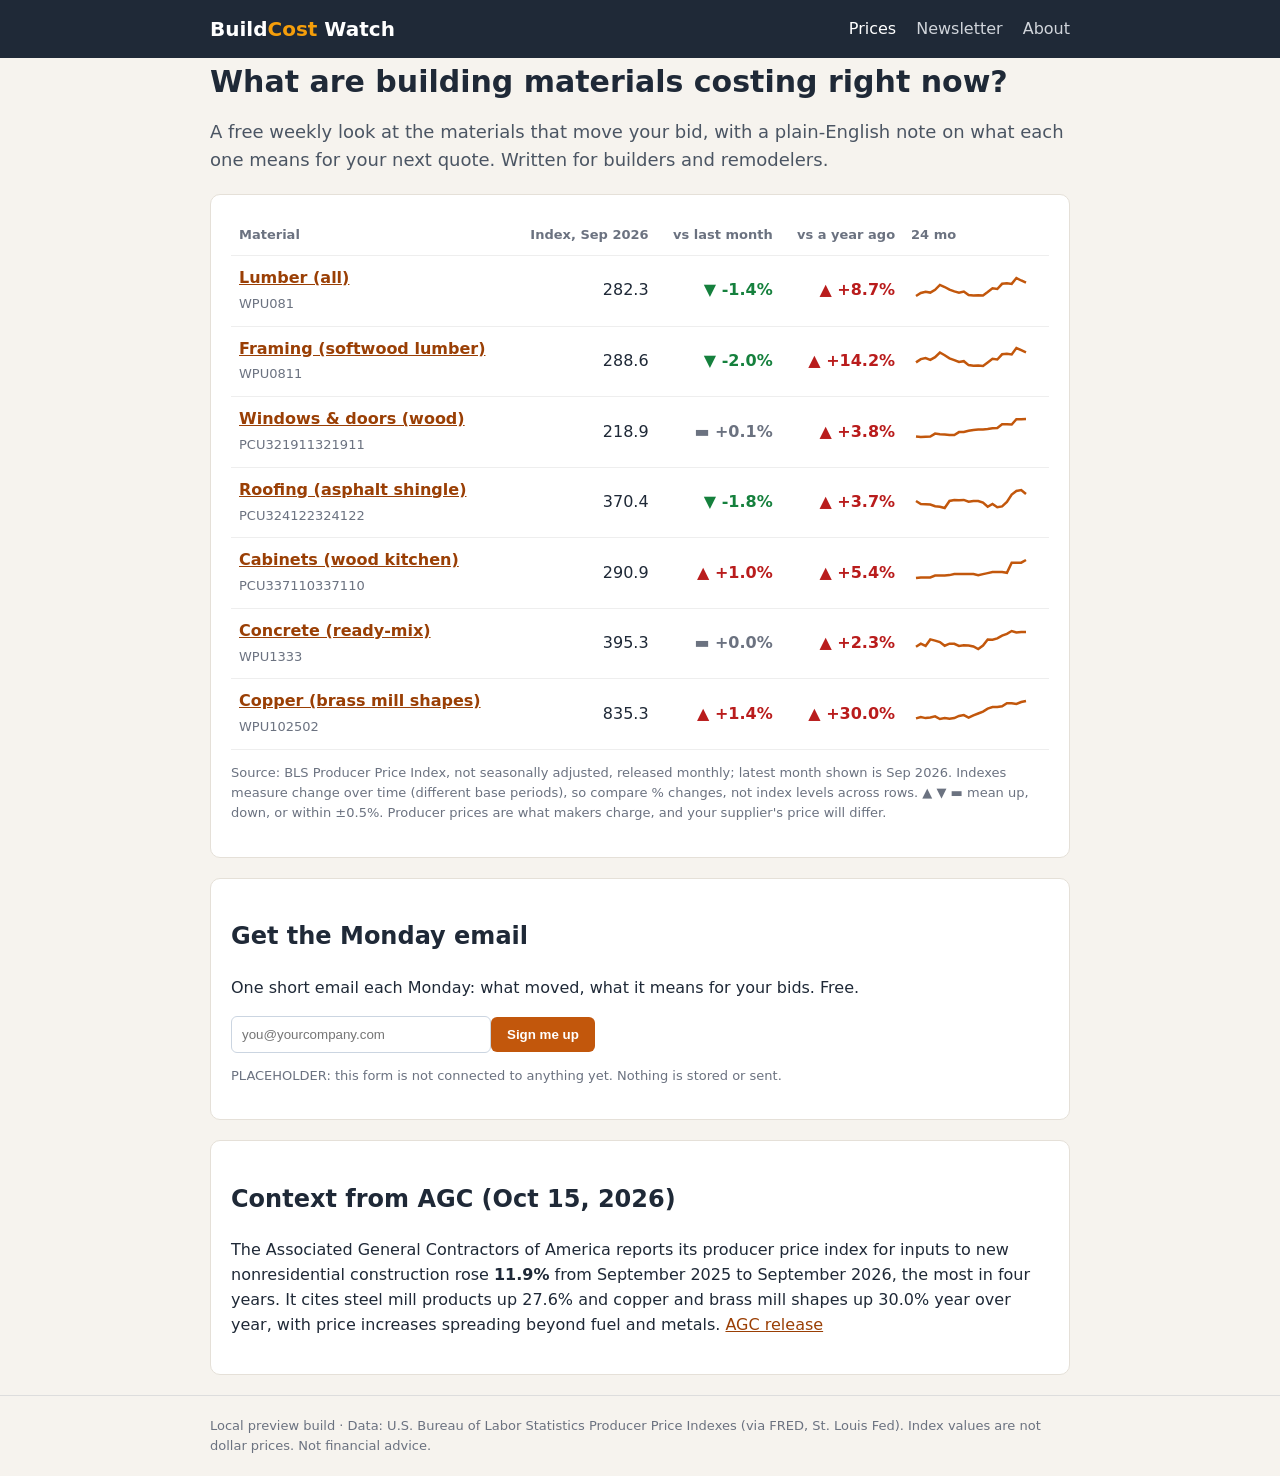
==== index.html @ ee564aa0 "BuildCost Watch v1" ====
<!doctype html><html lang=en><head><meta charset=utf-8><meta name=viewport content="width=device-width,initial-scale=1"><title>Building material prices for builders · BuildCost Watch</title><link rel=stylesheet href="style.css"></head><body>
<header><div class=wrap><a class=logo href="index.html">Build<span>Cost</span> Watch</a><nav><a href="index.html" class=on>Prices</a><a href="newsletter.html">Newsletter</a><a href="about.html">About</a></nav></div></header>
<main class=wrap><h1>What are building materials costing right now?</h1>
<p class=lead>A free weekly look at the materials that move your bid, with a plain-English note on what each one means for your next quote. Written for builders and remodelers.</p>
<div class=card><table><thead><tr><th>Material</th><th class=n>Index, Sep 2026</th><th class=n>vs last month</th><th class=n>vs a year ago</th><th>24 mo</th></tr></thead><tbody><tr><td><a href="items/lumber.html"><b>Lumber (all)</b></a><br><small>WPU081</small></td><td class=n>282.3</td><td class="n down">▼ -1.4%</td><td class="n up">▲ +8.7%</td><td class=sp><svg viewBox="0 0 120 34" class=spark><polyline fill=none stroke="#c2570c" stroke-width=2.5 points="5.0,26.0 9.8,23.0 14.6,21.8 19.3,22.6 24.1,19.8 28.9,14.9 33.7,17.0 38.5,19.6 43.3,21.4 48.0,22.6 52.8,21.5 57.6,25.1 62.4,25.4 67.2,25.2 72.0,25.4 76.7,22.0 81.5,18.3 86.3,19.0 91.1,13.8 95.9,13.3 100.7,13.9 105.4,8.0 110.2,10.5 115.0,12.7"/></svg></td></tr><tr><td><a href="items/framing.html"><b>Framing (softwood lumber)</b></a><br><small>WPU0811</small></td><td class=n>288.6</td><td class="n down">▼ -2.0%</td><td class="n up">▲ +14.2%</td><td class=sp><svg viewBox="0 0 120 34" class=spark><polyline fill=none stroke="#c2570c" stroke-width=2.5 points="5.0,22.4 9.8,19.1 14.6,18.0 19.3,19.8 24.1,17.2 28.9,12.5 33.7,15.2 38.5,18.4 43.3,20.2 48.0,22.0 52.8,21.2 57.6,25.1 62.4,25.7 67.2,25.5 72.0,26.0 76.7,22.5 81.5,18.8 86.3,19.5 91.1,14.3 95.9,13.7 100.7,14.4 105.4,8.0 110.2,10.2 115.0,12.3"/></svg></td></tr><tr><td><a href="items/windows.html"><b>Windows & doors (wood)</b></a><br><small>PCU321911321911</small></td><td class=n>218.9</td><td class="n flat">▬ +0.1%</td><td class="n up">▲ +3.8%</td><td class=sp><svg viewBox="0 0 120 34" class=spark><polyline fill=none stroke="#c2570c" stroke-width=2.5 points="5.0,25.5 9.8,26.0 14.6,25.7 19.3,25.6 24.1,22.6 28.9,23.2 33.7,23.6 38.5,24.0 43.3,24.0 48.0,21.1 52.8,21.0 57.6,19.8 62.4,19.0 67.2,18.5 72.0,18.4 76.7,18.1 81.5,17.2 86.3,17.1 91.1,13.3 95.9,13.3 100.7,13.5 105.4,8.2 110.2,8.2 115.0,8.0"/></svg></td></tr><tr><td><a href="items/roofing.html"><b>Roofing (asphalt shingle)</b></a><br><small>PCU324122324122</small></td><td class=n>370.4</td><td class="n down">▼ -1.8%</td><td class="n up">▲ +3.7%</td><td class=sp><svg viewBox="0 0 120 34" class=spark><polyline fill=none stroke="#c2570c" stroke-width=2.5 points="5.0,19.0 9.8,22.0 14.6,22.2 19.3,22.6 24.1,24.3 28.9,24.7 33.7,26.0 38.5,19.0 43.3,18.1 48.0,18.3 52.8,17.9 57.6,19.7 62.4,19.1 67.2,19.0 72.0,20.6 76.7,24.8 81.5,21.9 86.3,25.2 91.1,24.4 95.9,20.0 100.7,12.5 105.4,8.9 110.2,8.0 115.0,12.0"/></svg></td></tr><tr><td><a href="items/cabinets.html"><b>Cabinets (wood kitchen)</b></a><br><small>PCU337110337110</small></td><td class=n>290.9</td><td class="n up">▲ +1.0%</td><td class="n up">▲ +5.4%</td><td class=sp><svg viewBox="0 0 120 34" class=spark><polyline fill=none stroke="#c2570c" stroke-width=2.5 points="5.0,26.0 9.8,25.4 14.6,25.4 19.3,25.4 24.1,23.5 28.9,23.5 33.7,23.5 38.5,23.1 43.3,22.1 48.0,22.1 52.8,22.1 57.6,22.1 62.4,22.1 67.2,23.2 72.0,22.1 76.7,21.1 81.5,20.1 86.3,20.1 91.1,20.1 95.9,20.8 100.7,10.7 105.4,10.7 110.2,10.7 115.0,8.0"/></svg></td></tr><tr><td><a href="items/concrete.html"><b>Concrete (ready-mix)</b></a><br><small>WPU1333</small></td><td class=n>395.3</td><td class="n flat">▬ +0.0%</td><td class="n up">▲ +2.3%</td><td class=sp><svg viewBox="0 0 120 34" class=spark><polyline fill=none stroke="#c2570c" stroke-width=2.5 points="5.0,23.8 9.8,20.7 14.6,23.0 19.3,16.4 24.1,17.6 28.9,19.1 33.7,22.7 38.5,20.7 43.3,20.8 48.0,22.9 52.8,22.3 57.6,22.5 62.4,23.5 67.2,26.0 72.0,22.6 76.7,16.6 81.5,16.8 86.3,15.4 91.1,12.6 95.9,10.8 100.7,8.0 105.4,9.5 110.2,9.0 115.0,8.9"/></svg></td></tr><tr><td><a href="items/copper.html"><b>Copper (brass mill shapes)</b></a><br><small>WPU102502</small></td><td class=n>835.3</td><td class="n up">▲ +1.4%</td><td class="n up">▲ +30.0%</td><td class=sp><svg viewBox="0 0 120 34" class=spark><polyline fill=none stroke="#c2570c" stroke-width=2.5 points="5.0,25.4 9.8,24.1 14.6,25.1 19.3,24.4 24.1,23.4 28.9,26.0 33.7,25.1 38.5,25.8 43.3,25.1 48.0,22.9 52.8,22.1 57.6,24.7 62.4,22.3 67.2,20.5 72.0,18.6 76.7,15.6 81.5,14.1 86.3,13.9 91.1,13.3 95.9,10.2 100.7,10.3 105.4,10.9 110.2,9.0 115.0,8.0"/></svg></td></tr></tbody></table>
<p class=fine>Source: BLS Producer Price Index, not seasonally adjusted, released monthly; latest month shown is Sep 2026. Indexes measure change over time (different base periods), so compare % changes, not index levels across rows. ▲ ▼ ▬ mean up, down, or within ±0.5%. Producer prices are what makers charge, and your supplier's price will differ.</p></div>
<div class=card><h2>Get the Monday email</h2><p>One short email each Monday: what moved, what it means for your bids. Free.</p>
<form onsubmit="alert('Placeholder only: no signup service is connected yet.');return false"><input type=email placeholder="you@yourcompany.com" required><button>Sign me up</button></form>
<p class=fine>PLACEHOLDER: this form is not connected to anything yet. Nothing is stored or sent.</p></div>
<div class=card><h2>Context from AGC (Oct 15, 2026)</h2><p>The Associated General Contractors of America reports its producer price index for inputs to new nonresidential construction rose <b>11.9%</b> from September 2025 to September 2026, the most in four years. It cites steel mill products up 27.6% and copper and brass mill shapes up 30.0% year over year, with price increases spreading beyond fuel and metals. <a href="https://www.agc.org/news/2026/10/15/construction-input-costs-rise-119-september-2025-september-2026-price-increases-spread-fuel-metals">AGC release</a></p></div></main>
<footer><div class=wrap>Local preview build · Data: U.S. Bureau of Labor Statistics Producer Price Indexes (via FRED, St. Louis Fed). Index values are not dollar prices. Not financial advice.</div></footer></body></html>
---- style.css ----
*{box-sizing:border-box}body{margin:0;font:16px/1.55 system-ui,Segoe UI,sans-serif;color:#1f2937;background:#f6f3ee}
.wrap{max-width:900px;margin:0 auto;padding:0 20px}header{background:#1f2937}header .wrap{display:flex;justify-content:space-between;align-items:center;height:58px}
.logo{color:#fff;font-weight:800;font-size:20px;text-decoration:none}.logo span{color:#f59e0b}nav a{color:#d1d5db;margin-left:20px;text-decoration:none}nav a.on,nav a:hover{color:#fff}
main{padding:28px 20px 50px}h1{font-size:30px;line-height:1.2;margin:.2em 0}.lead{font-size:18px;color:#4b5563}
.card{background:#fff;border:1px solid #e5e0d8;border-radius:10px;padding:20px;margin:20px 0}
table{width:100%;border-collapse:collapse}th,td{padding:10px 8px;border-bottom:1px solid #eee;text-align:left}th{font-size:13px;color:#6b7280}.n{text-align:right}
.up{color:#b91c1c;font-weight:600}.down{color:#15803d;font-weight:600}.flat{color:#6b7280;font-weight:600}
small,.fine{color:#6b7280;font-size:13px}.spark{width:100%;max-width:360px;height:auto}td.sp svg{width:120px;height:34px}
.stats{display:grid;grid-template-columns:repeat(4,1fr);gap:12px}.stats div{background:#fff;border:1px solid #e5e0d8;border-radius:10px;padding:14px}.stats small{display:block}.stats b{font-size:22px}
input{padding:10px;width:260px;max-width:100%;border:1px solid #cbd5e1;border-radius:6px}button{padding:10px 16px;background:#c2570c;color:#fff;border:0;border-radius:6px;font-weight:600}
.sponsor{border:2px dashed #d97706;background:#fffbeb;padding:12px;margin:18px 0;border-radius:8px}a{color:#9a3f05}footer{padding:20px 0;border-top:1px solid #ddd;color:#6b7280;font-size:13px}
@media(max-width:640px){.stats{grid-template-columns:1fr 1fr}}
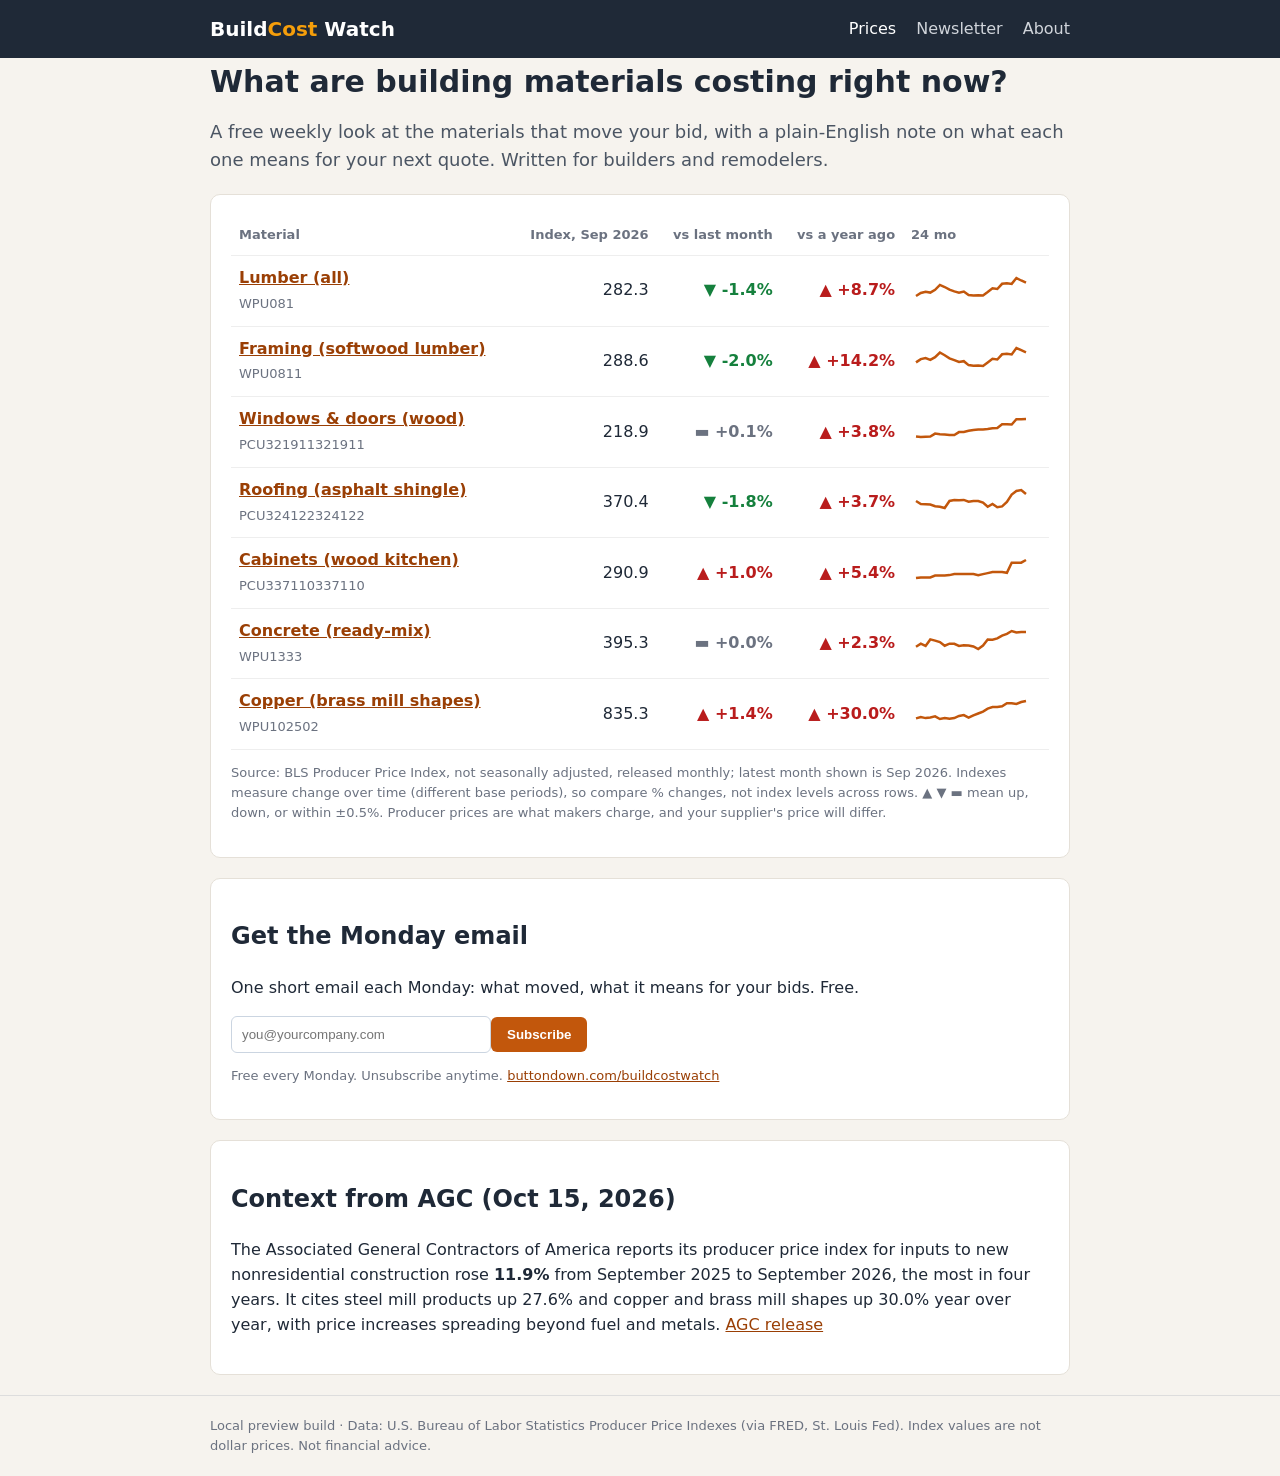
==== commit b41f0ba3: "Real Buttondown signup form" ====
--- a/index.html
+++ b/index.html
@@ -5,7 +5,7 @@
 <div class=card><table><thead><tr><th>Material</th><th class=n>Index, Sep 2026</th><th class=n>vs last month</th><th class=n>vs a year ago</th><th>24 mo</th></tr></thead><tbody><tr><td><a href="items/lumber.html"><b>Lumber (all)</b></a><br><small>WPU081</small></td><td class=n>282.3</td><td class="n down">▼ -1.4%</td><td class="n up">▲ +8.7%</td><td class=sp><svg viewBox="0 0 120 34" class=spark><polyline fill=none stroke="#c2570c" stroke-width=2.5 points="5.0,26.0 9.8,23.0 14.6,21.8 19.3,22.6 24.1,19.8 28.9,14.9 33.7,17.0 38.5,19.6 43.3,21.4 48.0,22.6 52.8,21.5 57.6,25.1 62.4,25.4 67.2,25.2 72.0,25.4 76.7,22.0 81.5,18.3 86.3,19.0 91.1,13.8 95.9,13.3 100.7,13.9 105.4,8.0 110.2,10.5 115.0,12.7"/></svg></td></tr><tr><td><a href="items/framing.html"><b>Framing (softwood lumber)</b></a><br><small>WPU0811</small></td><td class=n>288.6</td><td class="n down">▼ -2.0%</td><td class="n up">▲ +14.2%</td><td class=sp><svg viewBox="0 0 120 34" class=spark><polyline fill=none stroke="#c2570c" stroke-width=2.5 points="5.0,22.4 9.8,19.1 14.6,18.0 19.3,19.8 24.1,17.2 28.9,12.5 33.7,15.2 38.5,18.4 43.3,20.2 48.0,22.0 52.8,21.2 57.6,25.1 62.4,25.7 67.2,25.5 72.0,26.0 76.7,22.5 81.5,18.8 86.3,19.5 91.1,14.3 95.9,13.7 100.7,14.4 105.4,8.0 110.2,10.2 115.0,12.3"/></svg></td></tr><tr><td><a href="items/windows.html"><b>Windows & doors (wood)</b></a><br><small>PCU321911321911</small></td><td class=n>218.9</td><td class="n flat">▬ +0.1%</td><td class="n up">▲ +3.8%</td><td class=sp><svg viewBox="0 0 120 34" class=spark><polyline fill=none stroke="#c2570c" stroke-width=2.5 points="5.0,25.5 9.8,26.0 14.6,25.7 19.3,25.6 24.1,22.6 28.9,23.2 33.7,23.6 38.5,24.0 43.3,24.0 48.0,21.1 52.8,21.0 57.6,19.8 62.4,19.0 67.2,18.5 72.0,18.4 76.7,18.1 81.5,17.2 86.3,17.1 91.1,13.3 95.9,13.3 100.7,13.5 105.4,8.2 110.2,8.2 115.0,8.0"/></svg></td></tr><tr><td><a href="items/roofing.html"><b>Roofing (asphalt shingle)</b></a><br><small>PCU324122324122</small></td><td class=n>370.4</td><td class="n down">▼ -1.8%</td><td class="n up">▲ +3.7%</td><td class=sp><svg viewBox="0 0 120 34" class=spark><polyline fill=none stroke="#c2570c" stroke-width=2.5 points="5.0,19.0 9.8,22.0 14.6,22.2 19.3,22.6 24.1,24.3 28.9,24.7 33.7,26.0 38.5,19.0 43.3,18.1 48.0,18.3 52.8,17.9 57.6,19.7 62.4,19.1 67.2,19.0 72.0,20.6 76.7,24.8 81.5,21.9 86.3,25.2 91.1,24.4 95.9,20.0 100.7,12.5 105.4,8.9 110.2,8.0 115.0,12.0"/></svg></td></tr><tr><td><a href="items/cabinets.html"><b>Cabinets (wood kitchen)</b></a><br><small>PCU337110337110</small></td><td class=n>290.9</td><td class="n up">▲ +1.0%</td><td class="n up">▲ +5.4%</td><td class=sp><svg viewBox="0 0 120 34" class=spark><polyline fill=none stroke="#c2570c" stroke-width=2.5 points="5.0,26.0 9.8,25.4 14.6,25.4 19.3,25.4 24.1,23.5 28.9,23.5 33.7,23.5 38.5,23.1 43.3,22.1 48.0,22.1 52.8,22.1 57.6,22.1 62.4,22.1 67.2,23.2 72.0,22.1 76.7,21.1 81.5,20.1 86.3,20.1 91.1,20.1 95.9,20.8 100.7,10.7 105.4,10.7 110.2,10.7 115.0,8.0"/></svg></td></tr><tr><td><a href="items/concrete.html"><b>Concrete (ready-mix)</b></a><br><small>WPU1333</small></td><td class=n>395.3</td><td class="n flat">▬ +0.0%</td><td class="n up">▲ +2.3%</td><td class=sp><svg viewBox="0 0 120 34" class=spark><polyline fill=none stroke="#c2570c" stroke-width=2.5 points="5.0,23.8 9.8,20.7 14.6,23.0 19.3,16.4 24.1,17.6 28.9,19.1 33.7,22.7 38.5,20.7 43.3,20.8 48.0,22.9 52.8,22.3 57.6,22.5 62.4,23.5 67.2,26.0 72.0,22.6 76.7,16.6 81.5,16.8 86.3,15.4 91.1,12.6 95.9,10.8 100.7,8.0 105.4,9.5 110.2,9.0 115.0,8.9"/></svg></td></tr><tr><td><a href="items/copper.html"><b>Copper (brass mill shapes)</b></a><br><small>WPU102502</small></td><td class=n>835.3</td><td class="n up">▲ +1.4%</td><td class="n up">▲ +30.0%</td><td class=sp><svg viewBox="0 0 120 34" class=spark><polyline fill=none stroke="#c2570c" stroke-width=2.5 points="5.0,25.4 9.8,24.1 14.6,25.1 19.3,24.4 24.1,23.4 28.9,26.0 33.7,25.1 38.5,25.8 43.3,25.1 48.0,22.9 52.8,22.1 57.6,24.7 62.4,22.3 67.2,20.5 72.0,18.6 76.7,15.6 81.5,14.1 86.3,13.9 91.1,13.3 95.9,10.2 100.7,10.3 105.4,10.9 110.2,9.0 115.0,8.0"/></svg></td></tr></tbody></table>
 <p class=fine>Source: BLS Producer Price Index, not seasonally adjusted, released monthly; latest month shown is Sep 2026. Indexes measure change over time (different base periods), so compare % changes, not index levels across rows. ▲ ▼ ▬ mean up, down, or within ±0.5%. Producer prices are what makers charge, and your supplier's price will differ.</p></div>
 <div class=card><h2>Get the Monday email</h2><p>One short email each Monday: what moved, what it means for your bids. Free.</p>
-<form onsubmit="alert('Placeholder only: no signup service is connected yet.');return false"><input type=email placeholder="you@yourcompany.com" required><button>Sign me up</button></form>
-<p class=fine>PLACEHOLDER: this form is not connected to anything yet. Nothing is stored or sent.</p></div>
+<form action="https://buttondown.com/api/emails/embed-subscribe/buildcostwatch" method="post" target="popupwindow" onsubmit="window.open('https://buttondown.com/buildcostwatch','popupwindow')"><input type=email name="email" placeholder="you@yourcompany.com" required><button type=submit>Subscribe</button></form>
+<p class=fine>Free every Monday. Unsubscribe anytime. <a href="https://buttondown.com/buildcostwatch">buttondown.com/buildcostwatch</a></p></div>
 <div class=card><h2>Context from AGC (Oct 15, 2026)</h2><p>The Associated General Contractors of America reports its producer price index for inputs to new nonresidential construction rose <b>11.9%</b> from September 2025 to September 2026, the most in four years. It cites steel mill products up 27.6% and copper and brass mill shapes up 30.0% year over year, with price increases spreading beyond fuel and metals. <a href="https://www.agc.org/news/2026/10/15/construction-input-costs-rise-119-september-2025-september-2026-price-increases-spread-fuel-metals">AGC release</a></p></div></main>
 <footer><div class=wrap>Local preview build · Data: U.S. Bureau of Labor Statistics Producer Price Indexes (via FRED, St. Louis Fed). Index values are not dollar prices. Not financial advice.</div></footer></body></html>
